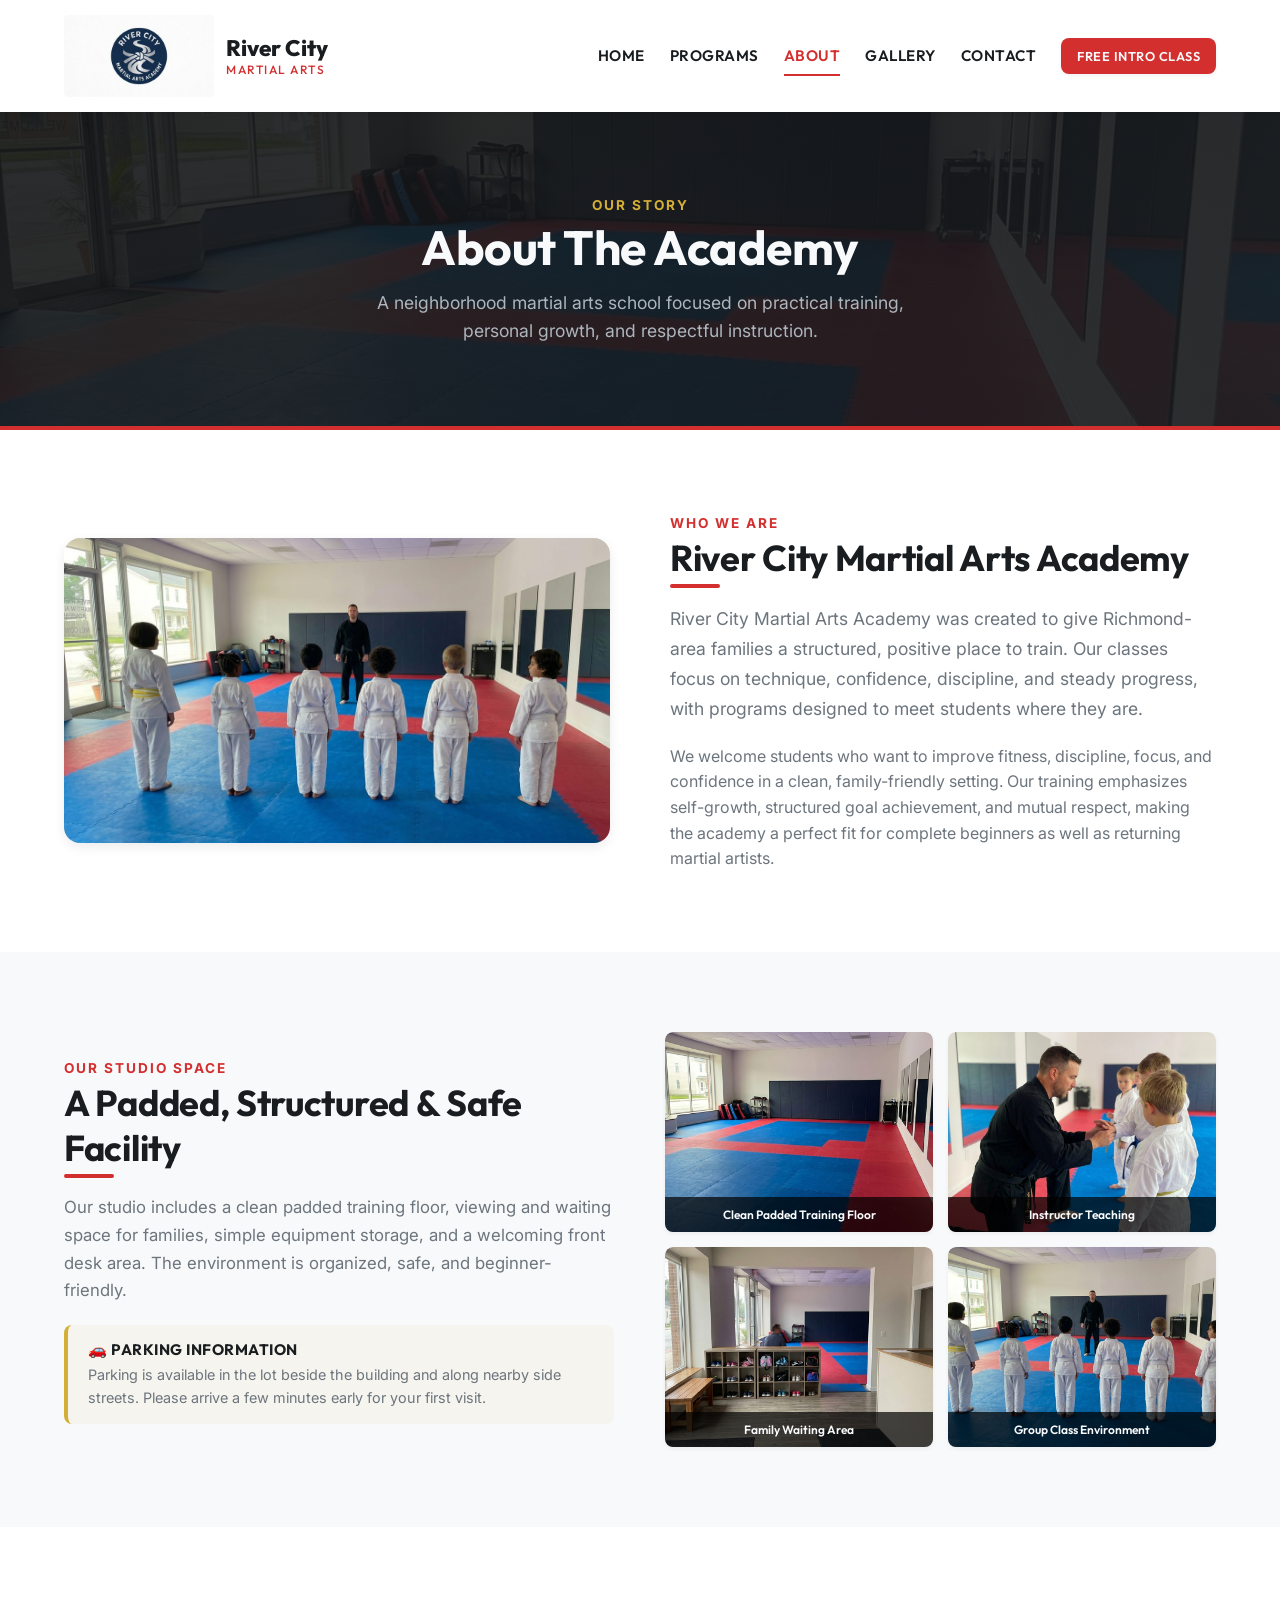
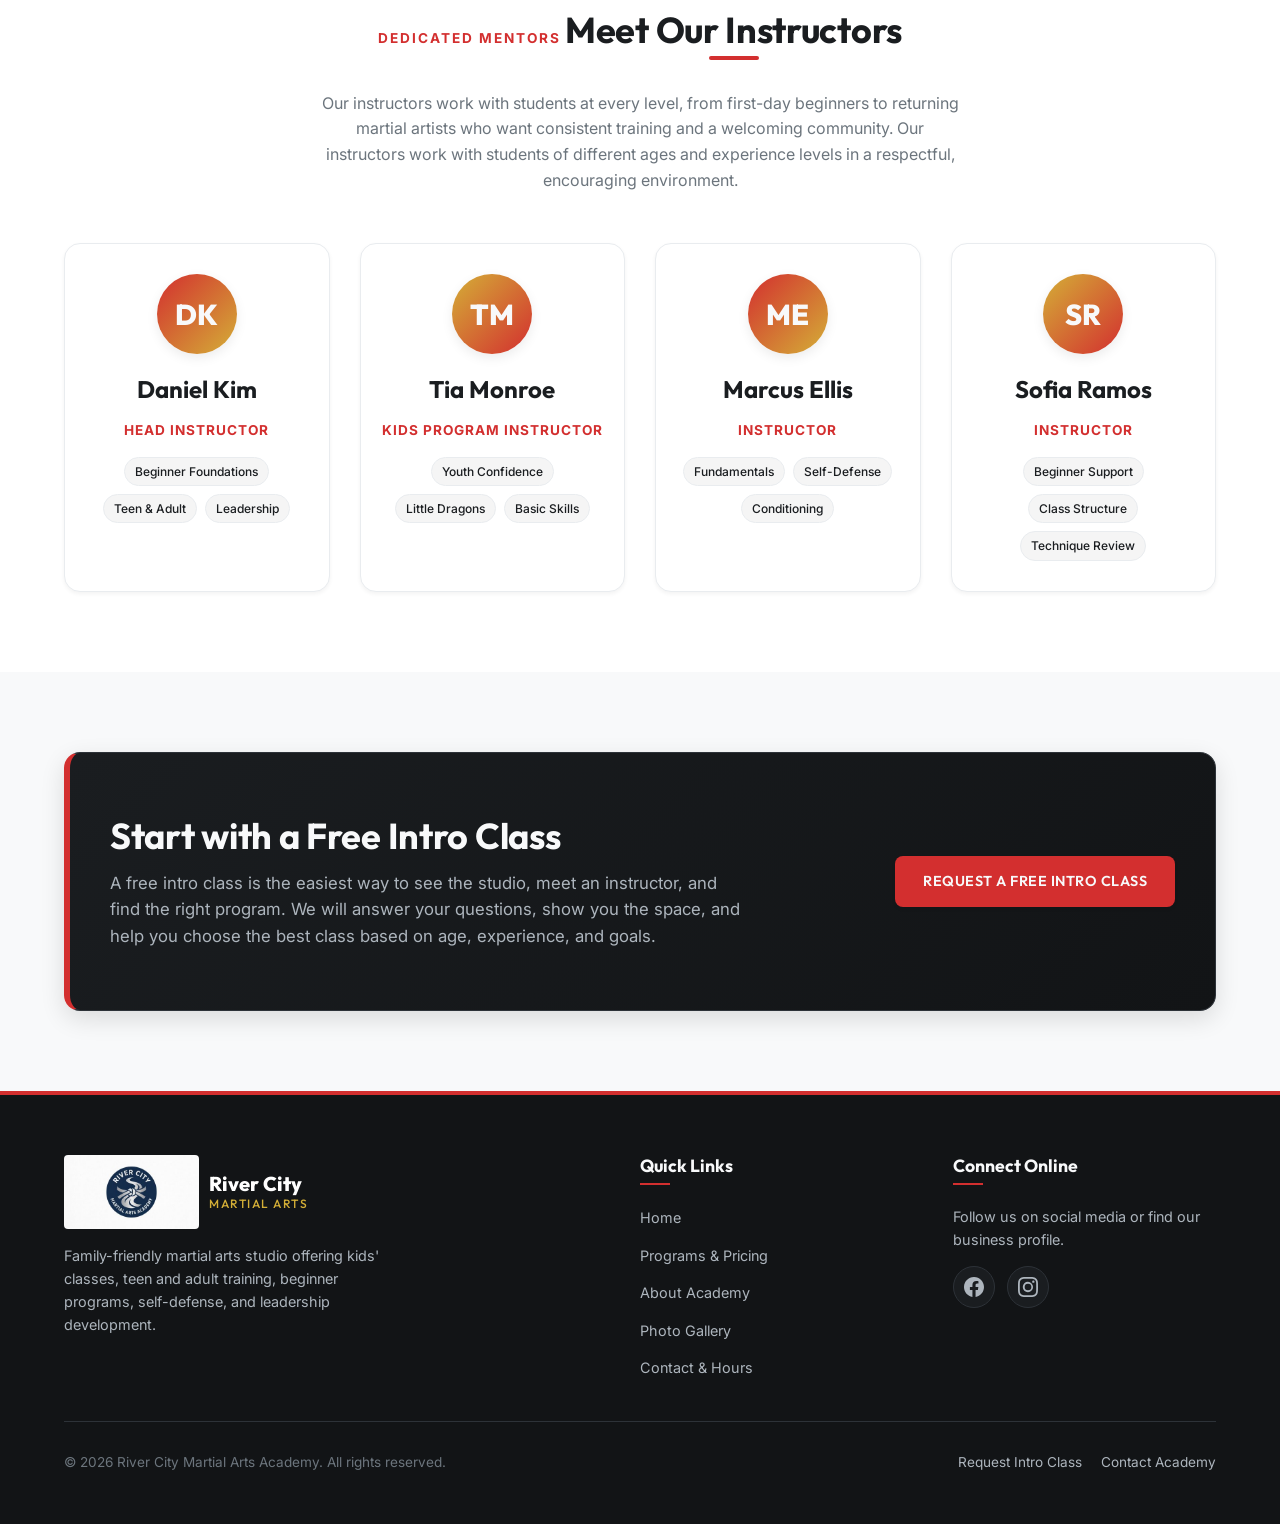
==== about.html @ 2dc16b72 "Initial commit - River City Martial Arts Academy website build" ====
<!DOCTYPE html>
<html lang="en">
<head>
  <meta charset="UTF-8">
  <meta name="viewport" content="width=device-width, initial-scale=1.0">
  <title>About Our Academy & Instructors | River City Martial Arts Academy</title>
  <meta name="description" content="Learn about River City Martial Arts Academy in Richmond, VA. Meet our experienced coaches, explore our safe facility, and see why families choose us.">
  <link rel="stylesheet" href="assets/css/style.css">
</head>
<body>

  <!-- Sticky Header & Navigation -->
  <header class="site-header" id="site-header">
    <div class="container header-container">
      <a href="index.html" class="logo-link" id="nav-logo">
        <img src="assets/logo/river-city-martial-arts-logo.jpg" alt="River City Martial Arts Academy Logo" class="logo-image">
        <span class="logo-text">
          River City
          <span class="logo-subtext">Martial Arts</span>
        </span>
      </a>

      <!-- Hamburger Menu for Mobile -->
      <button class="hamburger" id="hamburger" aria-label="Toggle Navigation menu">
        <span></span>
        <span></span>
        <span></span>
      </button>

      <!-- Navigation Links -->
      <nav class="nav-menu" id="nav-menu">
        <a href="index.html" class="nav-link">Home</a>
        <a href="programs.html" class="nav-link">Programs</a>
        <a href="about.html" class="nav-link">About</a>
        <a href="gallery.html" class="nav-link">Gallery</a>
        <a href="contact.html" class="nav-link">Contact</a>
        <a href="contact.html" class="btn btn-primary btn-sm" id="nav-cta-btn">Free Intro Class</a>
      </nav>
    </div>
  </header>

  <!-- Page Banner -->
  <section class="page-banner" id="about-banner" style="background-image: linear-gradient(135deg, rgba(18, 20, 22, 0.9) 0%, rgba(26, 29, 32, 0.9) 100%), url('assets/img/river-city-training-floor.jpg');">
    <div class="container">
      <span class="section-subtitle" style="color: var(--secondary);">Our Story</span>
      <h1>About The Academy</h1>
      <p>A neighborhood martial arts school focused on practical training, personal growth, and respectful instruction.</p>
    </div>
  </section>

  <!-- About Us Details -->
  <section class="py-section" style="background-color: var(--bg-secondary);" id="about-details-section">
    <div class="container">
      <div class="grid grid-2" style="align-items: center; gap: 60px;">
        <div class="about-visual">
          <img src="assets/img/river-city-group-class-lineup.jpg" alt="River City Martial Arts Group Class Lineup" style="width: 100%; height: auto; box-shadow: var(--shadow-md); border-radius: var(--border-radius-lg);">
        </div>
        <div class="about-text">
          <span class="section-subtitle">Who We Are</span>
          <h2 class="section-title">River City Martial Arts Academy</h2>
          <p style="font-size: 1.1rem; line-height: 1.7; margin-bottom: 20px;">River City Martial Arts Academy was created to give Richmond-area families a structured, positive place to train. Our classes focus on technique, confidence, discipline, and steady progress, with programs designed to meet students where they are.</p>
          <p style="font-size: 1rem; color: var(--text-muted); line-height: 1.6; margin-bottom: 0;">We welcome students who want to improve fitness, discipline, focus, and confidence in a clean, family-friendly setting. Our training emphasizes self-growth, structured goal achievement, and mutual respect, making the academy a perfect fit for complete beginners as well as returning martial artists.</p>
        </div>
      </div>
    </div>
  </section>

  <!-- Our Facility Information & Required Showcase Photos -->
  <section class="py-section" style="background-color: var(--bg-primary);" id="facility-section">
    <div class="container">
      <div class="grid grid-2 facility-grid" style="gap: 50px;">
        <div class="facility-text">
          <span class="section-subtitle">Our Studio Space</span>
          <h2 class="section-title">A Padded, Structured & Safe Facility</h2>
          <p style="font-size: 1.05rem; line-height: 1.65; margin-bottom: 20px;">Our studio includes a clean padded training floor, viewing and waiting space for families, simple equipment storage, and a welcoming front desk area. The environment is organized, safe, and beginner-friendly.</p>
          
          <!-- Parking Details -->
          <div class="parking-note" id="about-parking-note">
            <h4>🚗 Parking Information</h4>
            <p>Parking is available in the lot beside the building and along nearby side streets. Please arrive a few minutes early for your first visit.</p>
          </div>
        </div>

        <!-- 4 Key Grid Photos Required in About: training floor, instructor teaching, waiting area, and group class environment -->
        <div class="facility-photos" id="about-facility-photos">
          <!-- Training floor -->
          <div class="facility-photo-item" id="photo-training-floor">
            <img src="assets/img/river-city-training-floor.jpg" alt="Clean Padded Training Floor">
            <div class="facility-photo-caption">Clean Padded Training Floor</div>
          </div>
          <!-- Instructor teaching -->
          <div class="facility-photo-item" id="photo-instructor-teaching">
            <img src="assets/img/river-city-instructor-teaching.jpg" alt="Instructor Teaching Class">
            <div class="facility-photo-caption">Instructor Teaching</div>
          </div>
          <!-- Waiting area -->
          <div class="facility-photo-item" id="photo-waiting-area">
            <img src="assets/img/river-city-waiting-area.jpg" alt="Family Viewing and Waiting Space">
            <div class="facility-photo-caption">Family Waiting Area</div>
          </div>
          <!-- Group class environment -->
          <div class="facility-photo-item" id="photo-group-class">
            <img src="assets/img/river-city-group-class-lineup.jpg" alt="Group Class Environment Lineup">
            <div class="facility-photo-caption">Group Class Environment</div>
          </div>
        </div>
      </div>
    </div>
  </section>

  <!-- Instructor/Team Roster Section -->
  <section class="py-section" style="background-color: var(--bg-secondary);" id="instructors-section">
    <div class="container">
      <div class="section-header text-center">
        <span class="section-subtitle">Dedicated Mentors</span>
        <h2 class="section-title center">Meet Our Instructors</h2>
        <p style="max-width: 650px; margin: 15px auto 0 auto;">Our instructors work with students at every level, from first-day beginners to returning martial artists who want consistent training and a welcoming community. Our instructors work with students of different ages and experience levels in a respectful, encouraging environment.</p>
      </div>

      <div class="grid grid-4" id="instructors-roster-grid">
        <!-- 1. Daniel Kim -->
        <div class="card instructor-card" id="instructor-daniel-kim">
          <div class="instructor-avatar">DK</div>
          <h3>Daniel Kim</h3>
          <p class="instructor-title">Head Instructor</p>
          <div class="specialty-list">
            <span class="specialty-badge">Beginner Foundations</span>
            <span class="specialty-badge">Teen & Adult</span>
            <span class="specialty-badge">Leadership</span>
          </div>
        </div>

        <!-- 2. Tia Monroe -->
        <div class="card instructor-card" id="instructor-tia-monroe">
          <div class="instructor-avatar" style="background: linear-gradient(135deg, var(--secondary) 0%, var(--primary) 100%);">TM</div>
          <h3>Tia Monroe</h3>
          <p class="instructor-title">Kids Program Instructor</p>
          <div class="specialty-list">
            <span class="specialty-badge">Youth Confidence</span>
            <span class="specialty-badge">Little Dragons</span>
            <span class="specialty-badge">Basic Skills</span>
          </div>
        </div>

        <!-- 3. Marcus Ellis -->
        <div class="card instructor-card" id="instructor-marcus-ellis">
          <div class="instructor-avatar">ME</div>
          <h3>Marcus Ellis</h3>
          <p class="instructor-title">Instructor</p>
          <div class="specialty-list">
            <span class="specialty-badge">Fundamentals</span>
            <span class="specialty-badge">Self-Defense</span>
            <span class="specialty-badge">Conditioning</span>
          </div>
        </div>

        <!-- 4. Sofia Ramos -->
        <div class="card instructor-card" id="instructor-sofia-ramos">
          <div class="instructor-avatar" style="background: linear-gradient(135deg, var(--secondary) 0%, var(--primary) 100%);">SR</div>
          <h3>Sofia Ramos</h3>
          <p class="instructor-title">Instructor</p>
          <div class="specialty-list">
            <span class="specialty-badge">Beginner Support</span>
            <span class="specialty-badge">Class Structure</span>
            <span class="specialty-badge">Technique Review</span>
          </div>
        </div>
      </div>
    </div>
  </section>

  <!-- CTA Banner Section -->
  <section class="py-section" style="background-color: var(--bg-primary);" id="about-cta-section">
    <div class="container">
      <div class="cta-banner" id="about-cta-banner">
        <div class="cta-banner-content">
          <h2>Start with a Free Intro Class</h2>
          <p>A free intro class is the easiest way to see the studio, meet an instructor, and find the right program. We will answer your questions, show you the space, and help you choose the best class based on age, experience, and goals.</p>
        </div>
        <div class="cta-banner-action">
          <a href="contact.html" class="btn btn-primary" id="about-banner-cta-btn">Request a Free Intro Class</a>
        </div>
      </div>
    </div>
  </section>

  <!-- Footer -->
  <footer class="site-footer" id="site-footer">
    <div class="container">
      <div class="footer-top">
        <div class="footer-brand">
          <a href="index.html" class="logo-link" style="gap: 10px;">
            <img src="assets/logo/river-city-martial-arts-logo.jpg" alt="River City Martial Arts Academy Logo" class="logo-image" style="width: 135px;">
            <span class="logo-text" style="color: white; font-size: 1.25rem;">
              River City
              <span class="logo-subtext" style="color: var(--secondary);">Martial Arts</span>
            </span>
          </a>
          <p>Family-friendly martial arts studio offering kids' classes, teen and adult training, beginner programs, self-defense, and leadership development.</p>
        </div>

        <div>
          <h3 class="footer-title">Quick Links</h3>
          <ul class="footer-links">
            <li><a href="index.html" class="footer-link">Home</a></li>
            <li><a href="programs.html" class="footer-link">Programs & Pricing</a></li>
            <li><a href="about.html" class="footer-link">About Academy</a></li>
            <li><a href="gallery.html" class="footer-link">Photo Gallery</a></li>
            <li><a href="contact.html" class="footer-link">Contact & Hours</a></li>
          </ul>
        </div>

        <div>
          <h3 class="footer-title">Connect Online</h3>
          <p style="font-size: 0.9rem; color: var(--text-muted-light); margin-bottom: 15px;">Follow us on social media or find our business profile.</p>
                              <div class="social-links">
            <a href="https://www.facebook.com/rivercitymartialartsacademy" target="_blank" rel="noopener" class="social-icon-btn" id="footer-fb-link" aria-label="Facebook Page">
              <svg xmlns="http://www.w3.org/2000/svg" width="20" height="20" fill="currentColor" class="bi bi-facebook" viewBox="0 0 16 16">
                <path d="M16 8.049c0-4.446-3.582-8.05-8-8.05C3.58 0-.002 3.603-.002 8.05c0 4.017 2.926 7.347 6.75 7.951v-5.625h-2.03V8.05H6.75V6.275c0-2.017 1.195-3.131 3.022-3.131.876 0 1.791.157 1.791.157v1.98h-1.009c-.993 0-1.303.621-1.303 1.258v1.51h2.218l-.354 2.326H9.25V16c3.824-.604 6.75-3.934 6.75-7.951"/>
              </svg>
            </a>
            <a href="https://instagram.com/rivercitymartialarts" target="_blank" rel="noopener" class="social-icon-btn" id="footer-ig-link" aria-label="Instagram Profile">
              <svg xmlns="http://www.w3.org/2000/svg" width="20" height="20" fill="currentColor" class="bi bi-instagram" viewBox="0 0 16 16">
                <path d="M8 0C5.829 0 5.556.01 4.703.048 3.85.088 3.269.222 2.76.42a3.9 3.9 0 0 0-1.417.923A3.9 3.9 0 0 0 .42 2.76C.222 3.268.087 3.85.048 4.7.01 5.555 0 5.827 0 8.001c0 2.172.01 2.444.048 3.297.04.852.174 1.433.372 1.942.205.526.478.972.923 1.417.444.445.89.719 1.416.923.51.198 1.09.333 1.942.372C5.555 15.99 5.827 16 8 16s2.444-.01 3.298-.048c.851-.04 1.434-.174 1.943-.372a3.9 3.9 0 0 0 1.416-.923c.445-.445.718-.891.923-1.417.197-.509.332-1.09.372-1.942C15.99 10.445 16 10.173 16 8s-.01-2.445-.048-3.299c-.04-.851-.175-1.433-.372-1.941a3.9 3.9 0 0 0-.923-1.417A3.9 3.9 0 0 0 13.24.42c-.51-.198-1.092-.333-1.943-.372C10.443.01 10.172 0 7.998 0zm-.717 1.442h.718c2.136 0 2.389.007 3.232.046.78.035 1.204.166 1.486.275.373.145.64.319.92.599s.453.546.598.92c.11.281.24.705.275 1.485.039.843.047 1.096.047 3.231s-.008 2.389-.047 3.232c-.035.78-.166 1.203-.275 1.485a2.5 2.5 0 0 1-.599.919c-.28.28-.546.453-.92.598-.28.11-.704.24-1.485.276-.843.038-1.096.047-3.232.047s-2.39-.009-3.233-.047c-.78-.036-1.203-.166-1.485-.276a2.5 2.5 0 0 1-.92-.598 2.5 2.5 0 0 1-.6-.92c-.109-.281-.24-.705-.275-1.485-.038-.843-.046-1.096-.046-3.233s.008-2.388.046-3.231c.036-.78.166-1.204.276-1.486.145-.373.319-.64.599-.92.28-.28.546-.453.92-.598.282-.11.705-.24 1.485-.276.738-.034 1.024-.044 2.515-.045zm4.988 1.328a.96.96 0 1 0 0 1.92.96.96 0 0 0 0-1.92m-4.27 1.122a4.109 4.109 0 1 0 0 8.217 4.109 4.109 0 0 0 0-8.217m0 1.441a2.667 2.667 0 1 1 0 5.334 2.667 2.667 0 0 1 0-5.334"/>
              </svg>
            </a>
          </div>
        </div>
      </div>

      <div class="footer-bottom">
        <p>&copy; 2026 River City Martial Arts Academy. All rights reserved.</p>
        <p>
          <a href="contact.html" target="_blank" style="margin-right: 15px;">Request Intro Class</a>
          <a href="contact.html" target="_blank">Contact Academy</a>
        </p>
      </div>
    </div>
  </footer>

  <script src="assets/js/main.js"></script>
</body>
</html>
---- assets/css/style.css ----
/* 
  =========================================
  RIVER CITY MARTIAL ARTS ACADEMY
  Core Design System & Stylesheets
  Vanilla CSS
  =========================================
*/

/* Google Fonts Imports */
@import url('https://fonts.googleapis.com/css2?family=Inter:wght@300;400;500;600;700&family=Outfit:wght@400;500;600;700;800&display=swap');

/* CSS Variables */
:root {
  /* Colors */
  --bg-primary: #F8F9FA;
  --bg-secondary: #FFFFFF;
  --bg-dark: #121416;
  --bg-dark-card: #1A1D20;
  
  --primary: #D32F2F;        /* Crimson Red */
  --primary-hover: #B71C1C;
  --secondary: #D4AF37;      /* Gold Accents */
  --secondary-hover: #C5A028;
  
  --text-dark: #1A1D20;
  --text-light: #F8F9FA;
  --text-muted: #6C757D;
  --text-muted-light: #ADB5BD;
  
  --border-light: #E9ECEF;
  --border-dark: #2D3238;
  --border-accent: #E0A96D;
  
  /* Fonts */
  --font-heading: 'Outfit', sans-serif;
  --font-body: 'Inter', sans-serif;
  
  /* Shadow & Transitions */
  --shadow-sm: 0 2px 4px rgba(0, 0, 0, 0.05);
  --shadow-md: 0 4px 12px rgba(0, 0, 0, 0.08);
  --shadow-lg: 0 8px 24px rgba(0, 0, 0, 0.12);
  --shadow-premium: 0 12px 30px rgba(211, 47, 47, 0.15); /* Red tinted shadow for CTAs */
  --transition: all 0.3s cubic-bezier(0.4, 0, 0.2, 1);
  --border-radius: 8px;
  --border-radius-lg: 16px;
  
  /* Spacing */
  --section-padding: 80px 0;
  --section-padding-mobile: 48px 0;
  --container-width: 1200px;
}

/* Base resets */
*, *::before, *::after {
  box-sizing: border-box;
  margin: 0;
  padding: 0;
}

html {
  scroll-behavior: smooth;
  font-size: 16px;
}

body {
  font-family: var(--font-body);
  background-color: var(--bg-primary);
  color: var(--text-dark);
  line-height: 1.6;
  -webkit-font-smoothing: antialiased;
}

/* Typography styles */
h1, h2, h3, h4, h5, h6 {
  font-family: var(--font-heading);
  font-weight: 700;
  line-height: 1.25;
  color: var(--text-dark);
}

h1 {
  font-size: 3rem;
  letter-spacing: -0.5px;
}

h2 {
  font-size: 2.25rem;
  letter-spacing: -0.3px;
  margin-bottom: 1.5rem;
  position: relative;
  display: inline-block;
}

/* Elegant decorative line under H2 headings */
h2.section-title::after {
  content: '';
  position: absolute;
  left: 0;
  bottom: -8px;
  width: 50px;
  height: 4px;
  background-color: var(--primary);
  border-radius: 2px;
}

h2.section-title.center::after {
  left: 50%;
  transform: translateX(-50%);
}

h3 {
  font-size: 1.5rem;
  margin-bottom: 1rem;
}

p {
  color: var(--text-muted);
  margin-bottom: 1.25rem;
}

a {
  color: var(--primary);
  text-decoration: none;
  transition: var(--transition);
}

a:hover {
  color: var(--primary-hover);
}

ul, ol {
  list-style: none;
}

img {
  max-width: 100%;
  height: auto;
  display: block;
  border-radius: var(--border-radius);
}

/* Grid & Container */
.container {
  width: 90%;
  max-width: var(--container-width);
  margin: 0 auto;
}

.grid {
  display: grid;
  gap: 30px;
}

.grid-2 {
  grid-template-columns: repeat(2, 1fr);
}

.grid-3 {
  grid-template-columns: repeat(3, 1fr);
}

.grid-4 {
  grid-template-columns: repeat(4, 1fr);
}

/* Utility classes */
.text-center { text-align: center; }
.text-light { color: var(--text-light); }
.text-muted-light { color: var(--text-muted-light); }
.py-section { padding: var(--section-padding); }
.bg-dark-section {
  background-color: var(--bg-dark);
  color: var(--text-light);
}
.bg-dark-section h2,
.bg-dark-section h3,
.bg-dark-section h4 {
  color: var(--text-light);
}
.bg-dark-section p {
  color: var(--text-muted-light);
}

/* Header & Sticky Navigation */
.site-header {
  position: sticky;
  top: 0;
  background-color: rgba(255, 255, 255, 0.95);
  box-shadow: var(--shadow-sm);
  z-index: 1000;
  backdrop-filter: blur(10px);
  border-bottom: 1px file link to var(--border-light);
  transition: var(--transition);
}

.site-header.scrolled {
  box-shadow: var(--shadow-md);
  padding: 8px 0;
}

.header-container {
  display: flex;
  justify-content: space-between;
  align-items: center;
  padding: 15px 0;
}

.logo-link {
  display: flex;
  align-items: center;
  gap: 12px;
  text-decoration: none;
}

.logo-image {
  width: 150px;
  height: auto;
  border-radius: 4px;
  object-fit: contain;
  transition: var(--transition);
}

.site-header.scrolled .logo-image {
  width: 125px;
}

.logo-text {
  font-family: var(--font-heading);
  font-size: 1.4rem;
  font-weight: 800;
  color: var(--text-dark);
  line-height: 1.1;
  display: flex;
  flex-direction: column;
}

.logo-subtext {
  font-size: 0.75rem;
  font-weight: 500;
  color: var(--primary);
  text-transform: uppercase;
  letter-spacing: 1.5px;
  margin-top: 2px;
}

/* Navigation Links */
.nav-menu {
  display: flex;
  gap: 25px;
  align-items: center;
}

.nav-link {
  font-family: var(--font-heading);
  font-weight: 600;
  color: var(--text-dark);
  font-size: 0.95rem;
  position: relative;
  padding: 8px 0;
  text-transform: uppercase;
  letter-spacing: 0.5px;
}

.nav-link::after {
  content: '';
  position: absolute;
  width: 0;
  height: 2px;
  bottom: 0;
  left: 0;
  background-color: var(--primary);
  transition: var(--transition);
}

.nav-link:hover {
  color: var(--primary);
}

.nav-link:hover::after,
.nav-link.active::after {
  width: 100%;
}

.nav-link.active {
  color: var(--primary);
}

/* Mobile Hamburger Menu */
.hamburger {
  display: none;
  background: none;
  border: none;
  cursor: pointer;
  padding: 8px;
  z-index: 1001;
}

.hamburger span {
  display: block;
  width: 24px;
  height: 2.5px;
  background-color: var(--text-dark);
  margin: 5px 0;
  transition: var(--transition);
}

/* Active Hamburger State */
.hamburger.active span:nth-child(1) {
  transform: translateY(7.5px) rotate(45deg);
}

.hamburger.active span:nth-child(2) {
  opacity: 0;
}

.hamburger.active span:nth-child(3) {
  transform: translateY(-7.5px) rotate(-45deg);
}

/* Interactive Buttons */
.btn {
  display: inline-flex;
  align-items: center;
  justify-content: center;
  font-family: var(--font-heading);
  font-weight: 600;
  text-transform: uppercase;
  letter-spacing: 0.5px;
  padding: 14px 28px;
  border-radius: var(--border-radius);
  transition: var(--transition);
  cursor: pointer;
  font-size: 0.9rem;
  border: none;
  gap: 8px;
}

.btn-primary {
  background-color: var(--primary);
  color: var(--text-light);
  box-shadow: var(--shadow-sm);
}

.btn-primary:hover {
  background-color: var(--primary-hover);
  color: var(--text-light);
  transform: translateY(-2px);
  box-shadow: var(--shadow-premium);
}

.btn-secondary {
  background-color: transparent;
  color: var(--text-dark);
  border: 2px solid var(--border-dark);
}

.btn-secondary:hover {
  background-color: var(--bg-dark);
  color: var(--text-light);
  transform: translateY(-2px);
  border-color: var(--bg-dark);
}

.btn-secondary-light {
  background-color: transparent;
  color: var(--text-light);
  border: 2px solid var(--border-light);
}

.btn-secondary-light:hover {
  background-color: var(--text-light);
  color: var(--text-dark);
  transform: translateY(-2px);
}

.btn-gold {
  background-color: var(--secondary);
  color: var(--text-dark);
  box-shadow: var(--shadow-sm);
}

.btn-gold:hover {
  background-color: var(--secondary-hover);
  color: var(--text-dark);
  transform: translateY(-2px);
  box-shadow: var(--shadow-md);
}

.btn-sm {
  padding: 8px 16px;
  font-size: 0.8rem;
}

/* Hero Section */
.hero {
  position: relative;
  background: linear-gradient(135deg, var(--bg-primary) 0%, var(--bg-secondary) 100%);
  padding: 100px 0;
  display: flex;
  align-items: center;
  min-height: 70vh;
  color: var(--text-dark);
  overflow: hidden;
  border-bottom: 4px solid var(--primary);
}

.hero-grid-container {
  display: grid;
  grid-template-columns: 1.2fr 1fr;
  gap: 50px;
  align-items: center;
  width: 100%;
}

.hero-content {
  max-width: 100%;
  z-index: 2;
  position: relative;
}

.hero h1 {
  font-size: 3.25rem;
  line-height: 1.15;
  margin-bottom: 1.5rem;
  color: var(--text-dark);
}

.hero .subheadline {
  font-size: 1.15rem;
  font-weight: 700;
  color: var(--primary);
  margin-bottom: 1rem;
  text-transform: uppercase;
  letter-spacing: 1.5px;
  display: block;
}

.hero .intro-para {
  font-size: 1.05rem;
  color: var(--text-muted);
  margin-bottom: 2rem;
  line-height: 1.7;
}

.hero-actions {
  display: flex;
  gap: 15px;
  flex-wrap: wrap;
}

.hero-visual {
  width: 100%;
  position: relative;
}

.hero-visual-img {
  width: 100%;
  height: auto;
  border-radius: var(--border-radius-lg);
  box-shadow: 0 10px 30px rgba(212, 175, 55, 0.18), var(--shadow-lg); /* Gold-tinted drop shadow */
  border: 1px solid var(--border-light);
  object-fit: cover;
  max-height: 420px;
}

/* Premium Section Styling */
.section-header {
  margin-bottom: 50px;
}

.section-subtitle {
  font-size: 0.85rem;
  font-weight: 700;
  color: var(--primary);
  text-transform: uppercase;
  letter-spacing: 2px;
  margin-bottom: 8px;
}

/* Grid Cards (General) */
.card {
  background-color: var(--bg-secondary);
  border-radius: var(--border-radius-lg);
  padding: 30px;
  box-shadow: var(--shadow-sm);
  border: 1px solid var(--border-light);
  transition: var(--transition);
  position: relative;
  overflow: hidden;
}

.card:hover {
  transform: translateY(-5px);
  box-shadow: var(--shadow-lg);
  border-color: var(--primary);
}

/* Dark Card Style */
.card-dark {
  background-color: var(--bg-dark-card);
  border-color: var(--border-dark);
  color: var(--text-light);
}

.card-dark h3 {
  color: var(--text-light);
}

.card-dark p {
  color: var(--text-muted-light);
}

/* Program Card Styling */
.program-card {
  display: flex;
  flex-direction: column;
  height: 100%;
  border-top: 4px solid var(--secondary);
}

.program-card.featured {
  border-top-color: var(--primary);
}

.program-card-header {
  display: flex;
  justify-content: space-between;
  align-items: flex-start;
  margin-bottom: 15px;
}

.program-ages {
  font-family: var(--font-heading);
  font-size: 0.75rem;
  font-weight: 700;
  text-transform: uppercase;
  letter-spacing: 1px;
  padding: 4px 8px;
  background-color: rgba(211, 47, 47, 0.1);
  color: var(--primary);
  border-radius: 4px;
}

.program-price {
  font-family: var(--font-heading);
  font-size: 1.35rem;
  font-weight: 800;
  color: var(--primary);
  margin-top: 15px;
  margin-bottom: 20px;
  border-top: 1px solid var(--border-light);
  padding-top: 15px;
}

.bg-dark-section .program-price {
  color: var(--secondary);
  border-top-color: var(--border-dark);
}

.program-card .btn {
  margin-top: auto;
  width: 100%;
}

/* Benefits Grid */
.benefit-card {
  padding: 25px;
  border-left: 4px solid var(--primary);
  display: flex;
  align-items: flex-start;
  gap: 15px;
}

.benefit-icon-wrapper {
  background-color: rgba(211, 47, 47, 0.08);
  color: var(--primary);
  width: 45px;
  height: 45px;
  border-radius: 50%;
  display: flex;
  align-items: center;
  justify-content: center;
  flex-shrink: 0;
  font-size: 1.25rem;
  font-weight: 700;
  font-family: var(--font-heading);
}

.benefit-card h4 {
  font-size: 1.15rem;
  margin-bottom: 6px;
  line-height: 1.3;
}

.benefit-card p {
  margin-bottom: 0;
  font-size: 0.95rem;
}

/* Short Gallery Preview on Home */
.gallery-preview {
  grid-template-columns: repeat(3, 1fr);
  gap: 20px;
  margin-bottom: 40px;
}

.gallery-preview-item {
  position: relative;
  border-radius: var(--border-radius);
  overflow: hidden;
  height: 250px;
  box-shadow: var(--shadow-sm);
  transition: var(--transition);
}

.gallery-preview-item:hover {
  transform: scale(1.02);
  box-shadow: var(--shadow-md);
}

.gallery-preview-item img {
  width: 100%;
  height: 100%;
  object-fit: cover;
  border-radius: 0;
}

/* Call to Action Banner */
.cta-banner {
  background: linear-gradient(135deg, var(--bg-dark-card) 0%, var(--bg-dark) 100%);
  border: 1px solid var(--border-dark);
  border-left: 6px solid var(--primary);
  padding: 60px 40px;
  border-radius: var(--border-radius-lg);
  display: flex;
  align-items: center;
  justify-content: space-between;
  gap: 40px;
  box-shadow: var(--shadow-lg);
}

.cta-banner-content {
  max-width: 60%;
}

.cta-banner h2 {
  color: var(--text-light);
  font-size: 2.25rem;
  margin-bottom: 12px;
}

.cta-banner p {
  color: var(--text-muted-light);
  font-size: 1.05rem;
  margin-bottom: 0;
}

.cta-banner-action {
  flex-shrink: 0;
}

/* Contact Info & Hours Snippet */
.info-snippet-grid {
  grid-template-columns: 2fr 1fr;
  gap: 40px;
  align-items: start;
}

.info-cards {
  display: grid;
  grid-template-columns: repeat(2, 1fr);
  gap: 20px;
}

.info-card {
  padding: 24px;
}

.info-card-title {
  display: flex;
  align-items: center;
  gap: 10px;
  margin-bottom: 12px;
  color: var(--primary);
  font-weight: 700;
  font-size: 1.1rem;
}

.info-card p {
  margin-bottom: 0;
  font-size: 0.95rem;
}

/* Hours Roster Card */
.hours-roster {
  background-color: var(--bg-secondary);
  border-radius: var(--border-radius);
  padding: 24px;
  border: 1px solid var(--border-light);
  box-shadow: var(--shadow-sm);
}

.hours-title {
  font-size: 1.2rem;
  margin-bottom: 15px;
  border-bottom: 2px solid var(--border-light);
  padding-bottom: 10px;
  color: var(--text-dark);
}

.hours-row {
  display: flex;
  justify-content: space-between;
  padding: 8px 0;
  border-bottom: 1px dashed var(--border-light);
  font-size: 0.9rem;
}

.hours-row:last-child {
  border-bottom: none;
  padding-bottom: 0;
}

.hours-row.active {
  font-weight: 700;
  color: var(--primary);
}

.hours-day {
  text-transform: capitalize;
}

.hours-time {
  font-weight: 600;
}

/* Footer Design */
.site-footer {
  background-color: var(--bg-dark);
  color: var(--text-light);
  padding: 60px 0 30px 0;
  border-top: 4px solid var(--primary);
}

.footer-top {
  display: grid;
  grid-template-columns: 2fr 1fr 1fr;
  gap: 50px;
  margin-bottom: 40px;
}

.footer-brand {
  display: flex;
  flex-direction: column;
  gap: 15px;
}

.footer-brand .logo-text {
  color: var(--text-light);
}

.footer-brand p {
  font-size: 0.9rem;
  color: var(--text-muted-light);
  max-width: 320px;
}

.footer-title {
  font-size: 1.1rem;
  color: var(--text-light);
  margin-bottom: 20px;
  position: relative;
  padding-bottom: 8px;
}

.footer-title::after {
  content: '';
  position: absolute;
  bottom: 0;
  left: 0;
  width: 30px;
  height: 2px;
  background-color: var(--primary);
}

.footer-links {
  display: flex;
  flex-direction: column;
  gap: 12px;
}

.footer-link {
  font-size: 0.9rem;
  color: var(--text-muted-light);
  transition: var(--transition);
}

.footer-link:hover {
  color: var(--primary);
  padding-left: 4px;
}

.social-links {
  display: flex;
  gap: 12px;
  align-items: center;
}

.social-icon-btn {
  display: inline-flex;
  align-items: center;
  justify-content: center;
  width: 42px;
  height: 42px;
  background-color: var(--bg-dark-card);
  border-radius: 50%;
  border: 1px solid var(--border-dark);
  transition: var(--transition);
}

.social-icon-btn svg {
  color: var(--text-muted-light) !important;
  transition: var(--transition);
}

.social-icon-btn:hover {
  background-color: var(--primary);
  border-color: var(--primary);
  transform: translateY(-2px);
  box-shadow: 0 4px 10px rgba(211, 47, 47, 0.3);
}

.social-icon-btn:hover svg {
  color: var(--text-light) !important;
}

.footer-bottom {
  border-top: 1px solid var(--border-dark);
  padding-top: 30px;
  display: flex;
  justify-content: space-between;
  align-items: center;
  font-size: 0.85rem;
  color: var(--text-muted-light);
  flex-wrap: wrap;
  gap: 15px;
}

.footer-bottom a {
  color: var(--text-muted-light);
}

.footer-bottom a:hover {
  color: var(--primary);
}

/* Sub-page Specific Styling Banner */
.page-banner {
  background: linear-gradient(135deg, rgba(18, 20, 22, 0.9) 0%, rgba(26, 29, 32, 0.9) 100%),
              url('../img/river-city-group-class-lineup.jpg') center/cover no-repeat;
  padding: 80px 0;
  text-align: center;
  color: var(--text-light);
  border-bottom: 4px solid var(--primary);
}

.page-banner h1 {
  color: var(--text-light);
  margin-bottom: 12px;
}

.page-banner p {
  color: var(--text-muted-light);
  font-size: 1.1rem;
  max-width: 600px;
  margin: 0 auto;
}

/* PDF download block */
.pdf-guide-block {
  background-color: var(--bg-secondary);
  border: 1px solid var(--border-light);
  border-radius: var(--border-radius-lg);
  padding: 40px;
  display: flex;
  align-items: center;
  gap: 30px;
  margin-bottom: 50px;
  box-shadow: var(--shadow-sm);
}

.pdf-icon {
  font-size: 3.5rem;
  color: var(--primary);
  background-color: rgba(211, 47, 47, 0.06);
  width: 90px;
  height: 90px;
  border-radius: var(--border-radius);
  display: flex;
  align-items: center;
  justify-content: center;
  font-weight: 800;
  font-family: var(--font-heading);
  flex-shrink: 0;
  border: 1px dashed rgba(211, 47, 47, 0.3);
}

.pdf-info h3 {
  margin-bottom: 8px;
}

.pdf-info p {
  margin-bottom: 0;
}

/* Instructor Team Styling */
.instructor-card {
  text-align: center;
  padding: 30px 20px;
}

.instructor-avatar {
  width: 80px;
  height: 80px;
  background: linear-gradient(135deg, var(--primary) 0%, var(--secondary) 100%);
  border-radius: 50%;
  margin: 0 auto 20px auto;
  display: flex;
  align-items: center;
  justify-content: center;
  color: var(--text-light);
  font-family: var(--font-heading);
  font-weight: 800;
  font-size: 1.8rem;
  box-shadow: var(--shadow-md);
}

.instructor-title {
  font-size: 0.85rem;
  font-weight: 700;
  color: var(--primary);
  text-transform: uppercase;
  letter-spacing: 1px;
  margin-bottom: 12px;
}

.specialty-list {
  display: flex;
  flex-wrap: wrap;
  gap: 8px;
  justify-content: center;
  margin-top: 15px;
}

.specialty-badge {
  background-color: rgba(0, 0, 0, 0.04);
  font-size: 0.75rem;
  padding: 4px 10px;
  border-radius: 20px;
  color: var(--text-dark);
  font-weight: 500;
  border: 1px solid var(--border-light);
}

.card-dark .specialty-badge {
  background-color: rgba(255, 255, 255, 0.05);
  color: var(--text-muted-light);
  border-color: var(--border-dark);
}

/* About Layout with Facility Photos */
.facility-grid {
  align-items: center;
}

.facility-text {
  max-width: 550px;
}

.facility-photos {
  display: grid;
  grid-template-columns: repeat(2, 1fr);
  gap: 15px;
}

.facility-photo-item {
  position: relative;
  overflow: hidden;
  border-radius: var(--border-radius);
  height: 200px;
  box-shadow: var(--shadow-sm);
}

.facility-photo-item img {
  width: 100%;
  height: 100%;
  object-fit: cover;
}

.facility-photo-caption {
  position: absolute;
  bottom: 0;
  left: 0;
  right: 0;
  background: rgba(0, 0, 0, 0.7);
  color: var(--text-light);
  padding: 8px;
  font-size: 0.75rem;
  font-family: var(--font-heading);
  text-align: center;
  font-weight: 600;
}

/* Gallery Page Layout */
.gallery-grid {
  grid-template-columns: repeat(3, 1fr);
  gap: 25px;
}

.gallery-card {
  background-color: var(--bg-secondary);
  border-radius: var(--border-radius);
  overflow: hidden;
  box-shadow: var(--shadow-sm);
  border: 1px solid var(--border-light);
  cursor: pointer;
  transition: var(--transition);
}

.gallery-card:hover {
  transform: translateY(-4px);
  box-shadow: var(--shadow-lg);
  border-color: var(--primary);
}

.gallery-img-container {
  height: 230px;
  overflow: hidden;
  position: relative;
}

.gallery-img-container img {
  width: 100%;
  height: 100%;
  object-fit: cover;
  border-radius: 0;
  transition: var(--transition);
}

.gallery-card:hover .gallery-img-container img {
  transform: scale(1.05);
}

.gallery-card-content {
  padding: 15px 20px;
}

.gallery-card-title {
  font-size: 1rem;
  font-weight: 700;
  color: var(--text-dark);
  margin-bottom: 0;
}

/* Lightbox Modal */
.lightbox {
  position: fixed;
  top: 0;
  left: 0;
  width: 100%;
  height: 100%;
  background-color: rgba(18, 20, 22, 0.98);
  z-index: 2000;
  display: none;
  align-items: center;
  justify-content: center;
  opacity: 0;
  transition: opacity 0.3s ease;
}

.lightbox.active {
  display: flex;
  opacity: 1;
}

.lightbox-content-wrapper {
  position: relative;
  max-width: 90%;
  max-height: 85%;
  display: flex;
  flex-direction: column;
  align-items: center;
}

.lightbox-img {
  max-width: 100%;
  max-height: 75vh;
  object-fit: contain;
  border-radius: 4px;
  box-shadow: 0 10px 40px rgba(0,0,0,0.8);
  border: 2px solid var(--border-dark);
}

.lightbox-caption {
  color: var(--text-light);
  margin-top: 15px;
  font-family: var(--font-heading);
  font-size: 1.1rem;
  font-weight: 600;
  text-align: center;
}

.lightbox-close {
  position: absolute;
  top: 25px;
  right: 25px;
  color: var(--text-light);
  font-size: 2rem;
  cursor: pointer;
  background: none;
  border: none;
  font-weight: 700;
  transition: var(--transition);
  width: 40px;
  height: 40px;
  display: flex;
  align-items: center;
  justify-content: center;
  border-radius: 50%;
  background-color: rgba(255, 255, 255, 0.05);
}

.lightbox-close:hover {
  color: var(--primary);
  background-color: rgba(255, 255, 255, 0.15);
}

.lightbox-nav {
  position: absolute;
  top: 50%;
  transform: translateY(-50%);
  color: var(--text-light);
  font-size: 2.5rem;
  background: rgba(255, 255, 255, 0.05);
  border: none;
  cursor: pointer;
  padding: 10px 18px;
  border-radius: 50%;
  transition: var(--transition);
  font-family: monospace;
}

.lightbox-nav:hover {
  background: var(--primary);
  color: var(--text-light);
}

.lightbox-prev {
  left: 20px;
}

.lightbox-next {
  right: 20px;
}

/* Contact Grid & Map Placement */
.contact-grid {
  grid-template-columns: 1fr 1.2fr;
  gap: 40px;
  align-items: start;
}

.contact-info-list {
  display: flex;
  flex-direction: column;
  gap: 20px;
}

.contact-detail-item {
  display: flex;
  gap: 15px;
  background-color: var(--bg-secondary);
  border: 1px solid var(--border-light);
  padding: 20px;
  border-radius: var(--border-radius);
}

.contact-detail-icon {
  font-size: 1.5rem;
  color: var(--primary);
  flex-shrink: 0;
  line-height: 1;
}

.contact-detail-content h4 {
  font-size: 1.05rem;
  margin-bottom: 4px;
}

.contact-detail-content p,
.contact-detail-content a {
  margin-bottom: 0;
  font-size: 0.95rem;
  color: var(--text-muted);
}

.contact-detail-content a:hover {
  color: var(--primary);
}

.parking-note {
  border-left: 4px solid var(--secondary);
  background-color: rgba(212, 175, 55, 0.06);
  padding: 15px 20px;
  border-radius: var(--border-radius);
  margin-top: 15px;
}

.parking-note h4 {
  color: var(--text-dark);
  font-size: 0.95rem;
  margin-bottom: 4px;
  text-transform: uppercase;
  letter-spacing: 0.5px;
}

.parking-note p {
  margin-bottom: 0;
  font-size: 0.9rem;
}

/* Inline map frame placeholder */
.map-container {
  height: 400px;
  border-radius: var(--border-radius-lg);
  border: 1px solid var(--border-light);
  overflow: hidden;
  box-shadow: var(--shadow-sm);
  background-color: var(--bg-secondary);
  position: relative;
}

.map-placeholder {
  width: 100%;
  height: 100%;
  display: flex;
  flex-direction: column;
  align-items: center;
  justify-content: center;
  background: linear-gradient(135deg, #E9ECEF 0%, #DEE2E6 100%);
  color: var(--text-dark);
  padding: 20px;
  text-align: center;
}

.map-placeholder-icon {
  font-size: 3rem;
  color: var(--primary);
  margin-bottom: 15px;
}

.map-placeholder h3 {
  font-size: 1.25rem;
  margin-bottom: 8px;
}

.map-placeholder p {
  font-size: 0.9rem;
  max-width: 320px;
  margin-bottom: 20px;
}

/* Schedule and Policies Table on Contact Page */
.policy-card {
  border-left: 4px solid var(--primary);
  background-color: rgba(211, 47, 47, 0.04);
}

/* Callout Note */
.note-box {
  background-color: var(--bg-secondary);
  border: 1px solid var(--border-light);
  border-radius: var(--border-radius);
  padding: 20px;
  margin-bottom: 30px;
  display: flex;
  gap: 15px;
}

.note-box-icon {
  color: var(--secondary);
  font-size: 1.25rem;
  flex-shrink: 0;
}

.note-box-text {
  font-size: 0.95rem;
  color: var(--text-muted);
  margin-bottom: 0;
}

/* Responsive Media Queries */

@media (max-width: 1024px) {
  h1 { font-size: 2.5rem; }
  .grid-4 { grid-template-columns: repeat(2, 1fr); }
  .info-snippet-grid { grid-template-columns: 1fr; }
  .footer-top { grid-template-columns: 1fr 1fr; }
  .footer-brand { grid-column: span 2; }
}

@media (max-width: 768px) {
  :root {
    --section-padding: var(--section-padding-mobile);
  }
  
  h1 { font-size: 2.2rem; }
  h2 { font-size: 1.8rem; }
  
  .grid-2, .grid-3, .grid-4, .gallery-grid {
    grid-template-columns: 1fr;
  }
  
  /* Mobile menu logic */
  .hamburger {
    display: block;
  }
  
  .nav-menu {
    position: fixed;
    top: 80px;
    left: -100%;
    width: 100%;
    height: calc(100vh - 80px);
    background-color: var(--bg-secondary);
    flex-direction: column;
    align-items: center;
    justify-content: flex-start;
    padding-top: 50px;
    gap: 30px;
    box-shadow: 0 10px 15px rgba(0,0,0,0.1);
    transition: left 0.4s ease;
    z-index: 999;
  }
  
  .nav-menu.active {
    left: 0;
  }
  
  .nav-link {
    font-size: 1.15rem;
  }
  
  /* Hero */
  .hero {
    padding: 60px 0;
    text-align: center;
  }
  
  .hero-grid-container {
    grid-template-columns: 1fr;
    gap: 40px;
  }
  
  .hero-content {
    max-width: 100%;
  }
  
  .hero-actions {
    justify-content: center;
  }

  .hero-visual {
    max-width: 500px;
    margin: 0 auto;
  }
  
  /* Call to action */
  .cta-banner {
    flex-direction: column;
    padding: 40px 25px;
    text-align: center;
    gap: 25px;
  }
  
  .cta-banner-content {
    max-width: 100%;
  }
  
  /* Info snippet */
  .info-cards {
    grid-template-columns: 1fr;
  }
  
  /* About Layout */
  .facility-photos {
    grid-template-columns: repeat(2, 1fr);
  }
  
  /* Contact page */
  .contact-grid {
    grid-template-columns: 1fr;
  }
  
  .pdf-guide-block {
    flex-direction: column;
    text-align: center;
    padding: 30px 20px;
  }
  
  .pdf-icon {
    margin: 0 auto;
  }
  
  .footer-top {
    grid-template-columns: 1fr;
    gap: 30px;
  }
  
  .footer-brand {
    grid-column: span 1;
  }
  
  .footer-bottom {
    flex-direction: column;
    text-align: center;
  }
}

@media (max-width: 480px) {
  h1 { font-size: 1.85rem; }
  .logo-text { font-size: 1.15rem; }
  .logo-subtext { font-size: 0.65rem; }
  .hero h1 { font-size: 2.1rem; }
  .facility-photos { grid-template-columns: 1fr; }
}
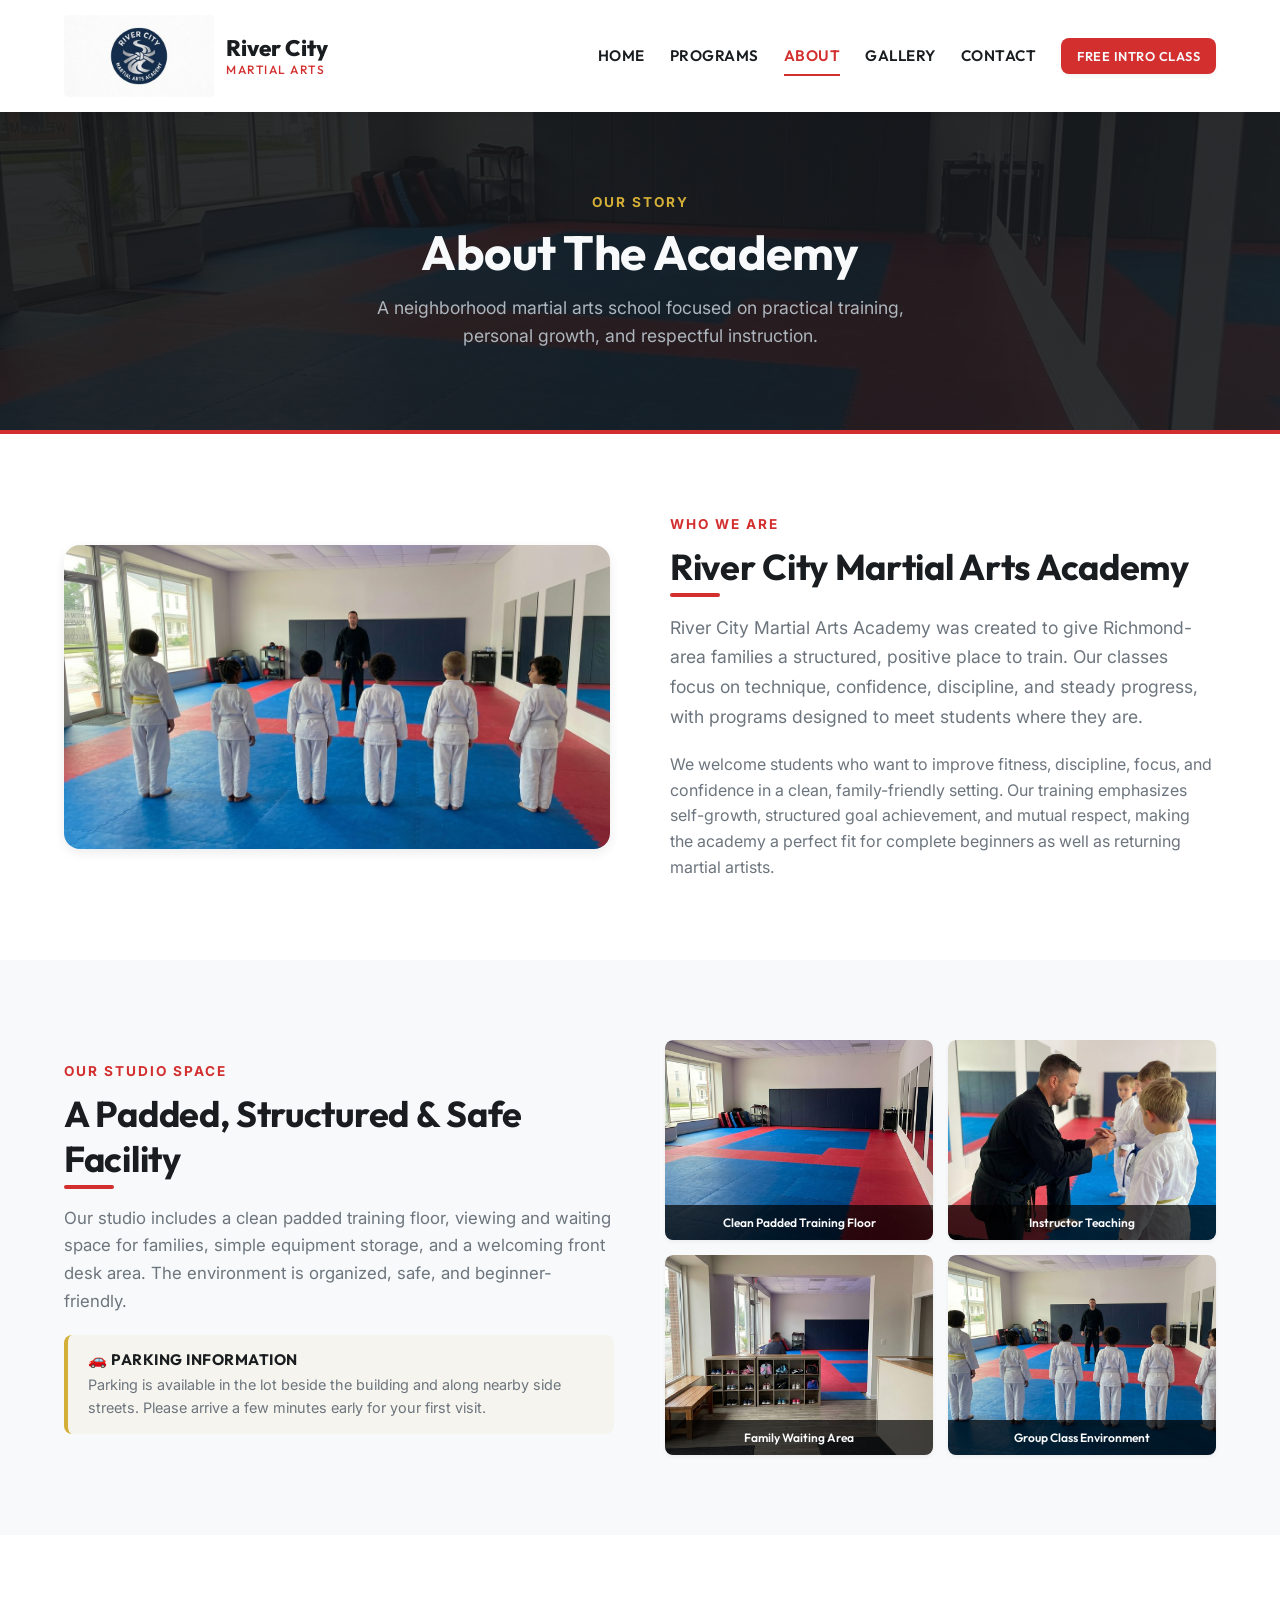
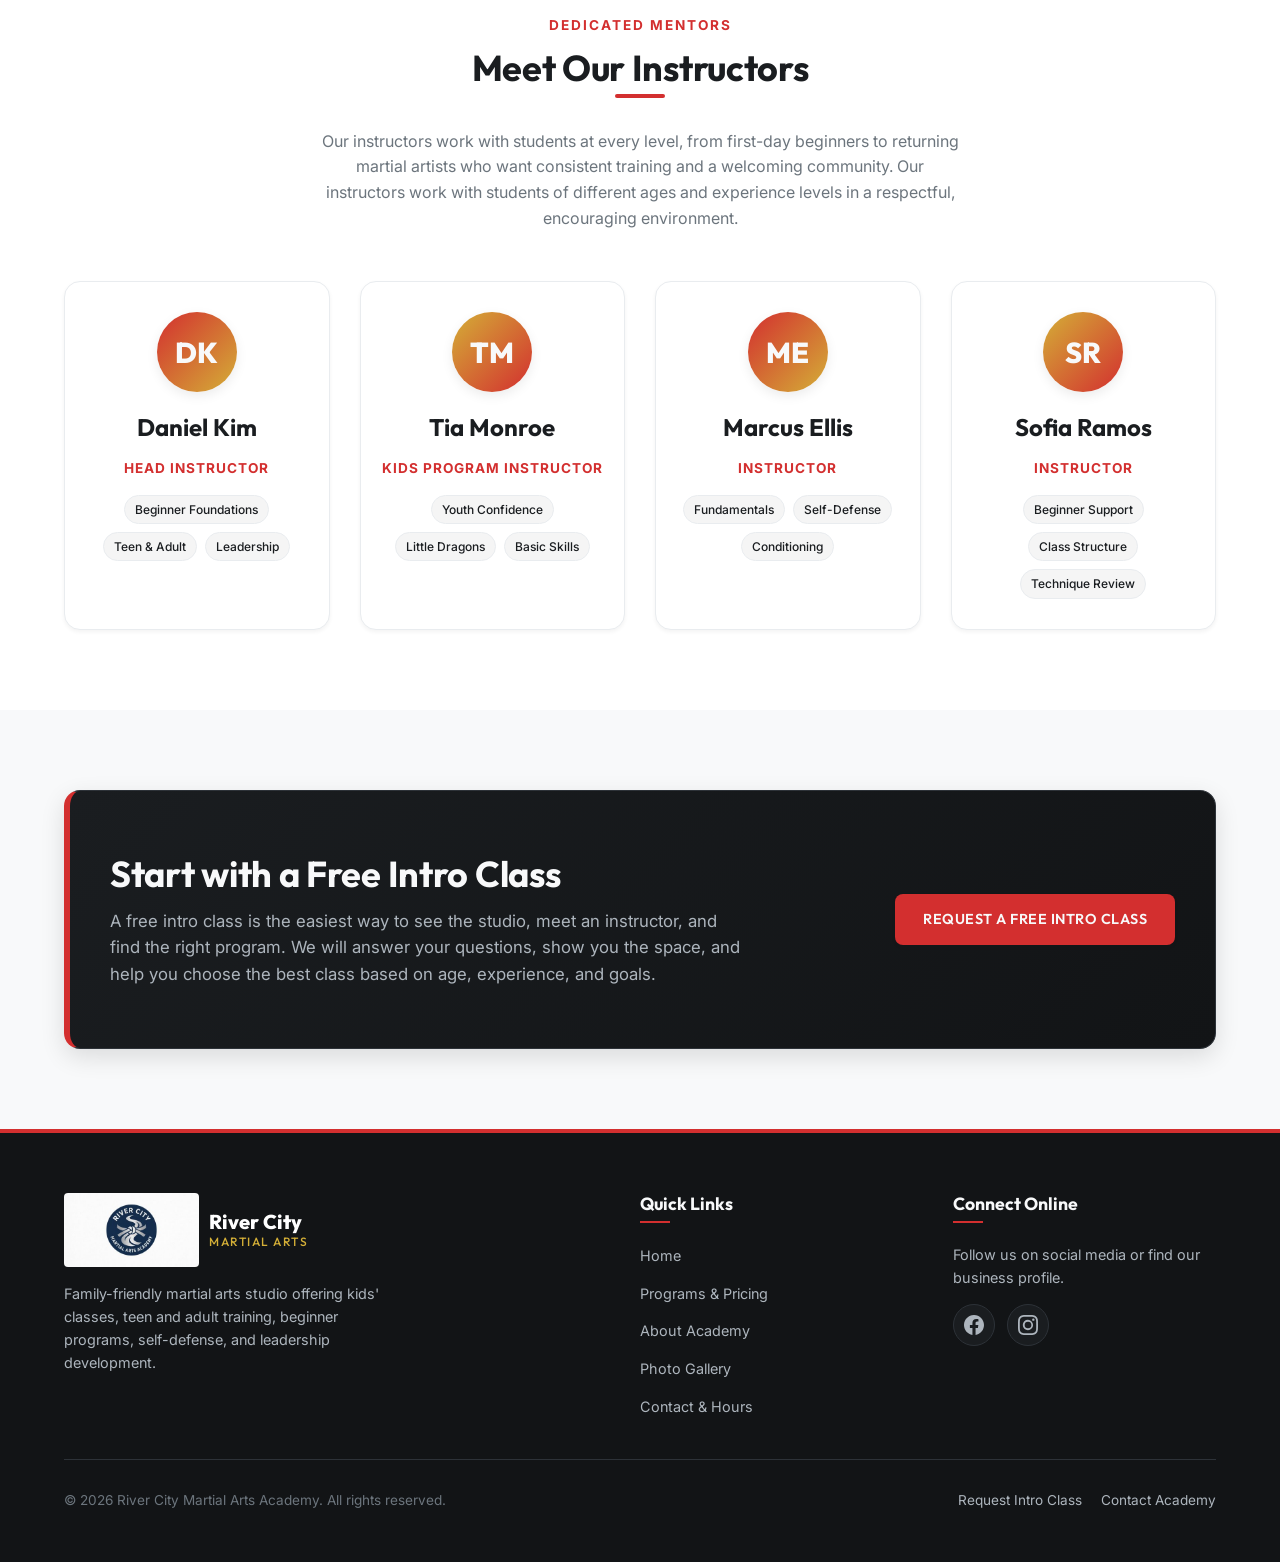
==== commit af079e80: "Add favicon to all website pages using optimized logo" ====
--- a/about.html
+++ b/about.html
@@ -5,6 +5,7 @@
   <meta name="viewport" content="width=device-width, initial-scale=1.0">
   <title>About Our Academy & Instructors | River City Martial Arts Academy</title>
   <meta name="description" content="Learn about River City Martial Arts Academy in Richmond, VA. Meet our experienced coaches, explore our safe facility, and see why families choose us.">
+    <link rel="icon" type="image/jpeg" href="assets/logo/river-city-martial-arts-logo.jpg">
   <link rel="stylesheet" href="assets/css/style.css">
 </head>
 <body>
--- a/assets/css/style.css
+++ b/assets/css/style.css
@@ -475,6 +475,7 @@
   text-transform: uppercase;
   letter-spacing: 2px;
   margin-bottom: 8px;
+  display: block;
 }
 
 /* Grid Cards (General) */
